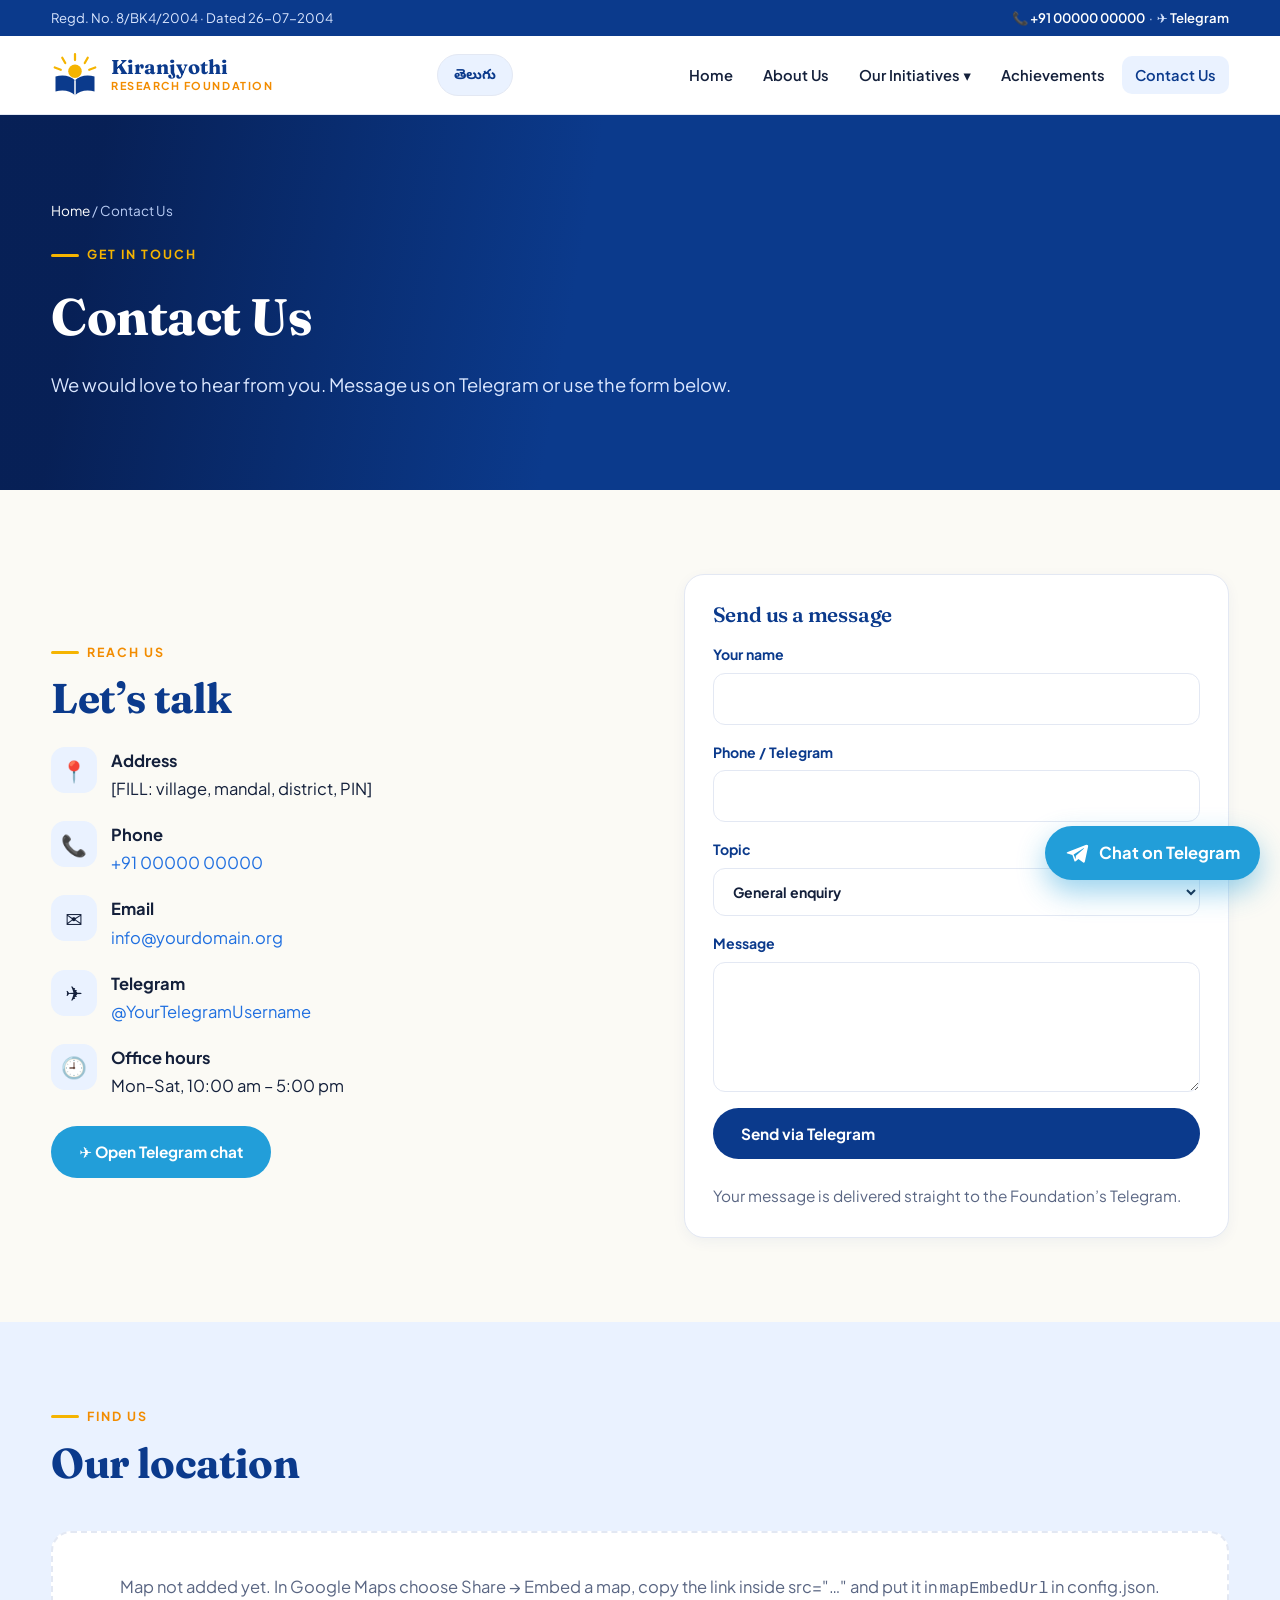
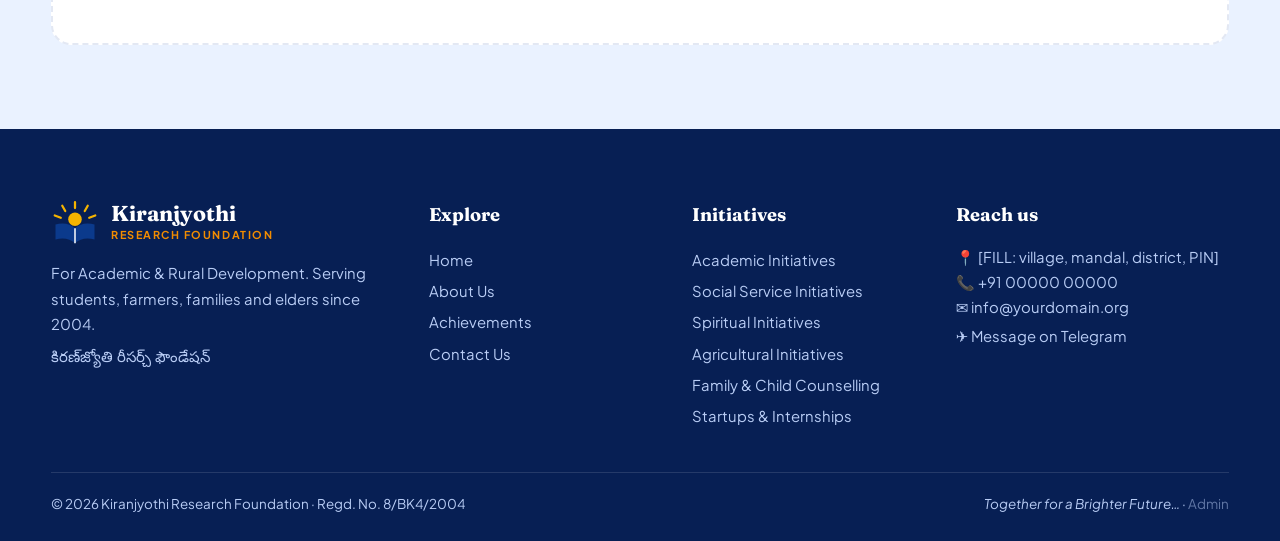
==== contact.html @ 7979b75b "Add files via upload" ====
<!DOCTYPE html>
<html lang="en"><head><meta charset="utf-8"><meta name="viewport" content="width=device-width,initial-scale=1">
<title>Contact Us — Kiranjyothi Research Foundation</title><meta name="description" content="Contact the Kiranjyothi Research Foundation."><link rel="icon" href="data:image/svg+xml,%3Csvg xmlns='http://www.w3.org/2000/svg' viewBox='0 0 64 64'%3E%3Ccircle cx='32' cy='32' r='30' fill='%230b3a8c'/%3E%3Ccircle cx='32' cy='28' r='10' fill='%23f5b400'/%3E%3C/svg%3E">
<link rel="preconnect" href="https://fonts.googleapis.com"><link rel="preconnect" href="https://fonts.gstatic.com" crossorigin>
<link href="https://fonts.googleapis.com/css2?family=Fraunces:ital,opsz,wght@0,9..144,500;0,9..144,700;1,9..144,600&family=Noto+Sans+Telugu:wght@400;600;700&family=Plus+Jakarta+Sans:wght@400;500;600;700;800&display=swap" rel="stylesheet">
<style>
:root{
  --blue:#0b3a8c;--blue2:#1f6fe0;--sky:#eaf2ff;--gold:#f5b400;--saffron:#f28c00;--green:#1e9e5a;
  --ink:#14203b;--muted:#5a6683;--bg:#fbfaf5;--card:#fff;--line:#e3e8f3;
  --r:20px;--shadow:0 14px 36px rgba(11,58,140,.10);
  --display:'Fraunces','Georgia','Times New Roman',serif;
  --body:'Plus Jakarta Sans','Noto Sans Telugu','Segoe UI',system-ui,sans-serif;
}
*{box-sizing:border-box;margin:0;padding:0}
html{scroll-behavior:smooth}
body{font-family:var(--body);color:var(--ink);background:var(--bg);line-height:1.7;font-size:16.5px;-webkit-font-smoothing:antialiased}
img{max-width:100%;display:block}
a{color:var(--blue2);text-decoration:none}
.te{font-family:'Noto Sans Telugu','Plus Jakarta Sans',sans-serif}
.wrap{width:min(1180px,92%);margin-inline:auto}
h1,h2,h3{font-family:var(--display);line-height:1.15;color:var(--blue);letter-spacing:-.01em}
h1{font-size:clamp(2.3rem,5.2vw,4rem);font-weight:700}
h2{font-size:clamp(1.8rem,3.4vw,2.6rem);font-weight:700}
h3{font-size:1.3rem;font-weight:600}
.eyebrow{display:inline-flex;gap:.5rem;align-items:center;font-size:.78rem;font-weight:700;letter-spacing:.16em;text-transform:uppercase;color:var(--saffron)}
.eyebrow::before{content:"";width:28px;height:3px;background:var(--gold);border-radius:3px}
.lead{font-size:1.15rem;color:var(--muted);max-width:62ch}
section{padding:84px 0}
.sec-head{margin-bottom:44px;display:grid;gap:12px}
.sec-head.center{text-align:center;justify-items:center}
mark.fill{background:#fff3b0;color:#6b4a00;padding:1px 6px;border-radius:6px;font-size:.9em;font-weight:600;border:1px dashed #e0b400}

/* top strip + header */
.strip{background:var(--blue);color:#dbe7ff;font-size:.82rem;padding:7px 0}
.strip .wrap{display:flex;justify-content:space-between;gap:12px;flex-wrap:wrap}
.strip a{color:#fff;font-weight:600}
header.site{position:sticky;top:0;z-index:50;background:rgba(255,255,255,.92);backdrop-filter:blur(12px);border-bottom:1px solid var(--line)}
header.site .wrap{display:flex;align-items:center;justify-content:space-between;height:78px;gap:18px}
.brand{display:flex;align-items:center;gap:12px;color:var(--blue)}
.brand svg{width:48px;height:48px;flex:none}
.brand b{font-family:var(--display);font-size:1.25rem;display:block;line-height:1.05}
.brand small{display:block;font-size:.68rem;letter-spacing:.14em;color:var(--saffron);font-weight:700;text-transform:uppercase}
nav.main{display:flex;gap:4px;align-items:center}
nav.main a,nav.main .dd>button{font:600 .92rem var(--body);color:var(--ink);padding:10px 13px;border-radius:10px;background:none;border:0;cursor:pointer;display:block}
nav.main a:hover,nav.main .dd>button:hover,nav.main a.active,nav.main .dd.active>button{background:var(--sky);color:var(--blue)}
.dd{position:relative}
.dd .menu{position:absolute;top:100%;left:0;min-width:270px;background:#fff;border:1px solid var(--line);border-radius:16px;box-shadow:var(--shadow);padding:8px;display:none}
.dd:hover .menu,.dd:focus-within .menu,.dd.open .menu{display:block}
.dd .menu a{display:flex;gap:10px;align-items:center}
.burger{display:none;background:var(--blue);color:#fff;border:0;width:44px;height:44px;border-radius:12px;font-size:1.3rem;cursor:pointer}
@media(max-width:1020px){
  .burger{display:block}
  nav.main{position:fixed;inset:78px 0 0 0;background:#fff;flex-direction:column;align-items:stretch;padding:18px;overflow:auto;transform:translateX(100%);transition:.3s}
  nav.main.open{transform:none}
  .dd .menu{position:static;display:block;border:0;box-shadow:none;padding:0 0 0 12px}
  .dd>button{display:none!important}
}

/* buttons */
.btn{display:inline-flex;align-items:center;gap:.55rem;padding:14px 26px;border-radius:999px;font:700 .96rem var(--body);border:2px solid transparent;cursor:pointer;transition:.25s}
.btn.primary{background:var(--gold);color:#2a1d00;box-shadow:0 10px 24px rgba(245,180,0,.35)}
.btn.primary:hover{transform:translateY(-3px)}
.btn.ghost{border-color:rgba(255,255,255,.7);color:#fff}
.btn.ghost:hover{background:#fff;color:var(--blue)}
.btn.blue{background:var(--blue);color:#fff}
.btn.blue:hover{background:var(--blue2)}
.btn.tg{background:#229ed9;color:#fff}

/* hero */
.hero{position:relative;color:#fff;background:var(--blue);overflow:hidden;padding:0}
.hero .bg{position:absolute;inset:0;background-size:cover;background-position:center}
.hero::after{content:"";position:absolute;inset:0;background:linear-gradient(100deg,rgba(7,31,84,.96) 8%,rgba(11,58,140,.82) 45%,rgba(11,58,140,.25) 100%)}
.hero .wrap{position:relative;z-index:2;padding:110px 0 150px;display:grid;gap:22px;max-width:1180px}
.hero h1{color:#fff;max-width:15ch}
.hero h1 em{font-style:italic;color:var(--gold)}
.hero p.lead{color:#dbe7ff}
.hero .eyebrow{color:var(--gold)}
.hero .ctas{display:flex;gap:14px;flex-wrap:wrap;margin-top:8px}
.hero.small .wrap{padding:84px 0 90px}
.hero.small h1{font-size:clamp(2.1rem,4.4vw,3.2rem);max-width:22ch}
.sunrise{position:absolute;right:-90px;bottom:-110px;width:520px;opacity:.16;z-index:1}
.crumbs{font-size:.85rem;color:#b9cdf5}.crumbs a{color:#fff}

/* stats band */
.stats{margin-top:-70px;position:relative;z-index:5;padding:0}
.stats .grid{background:#fff;border-radius:26px;box-shadow:var(--shadow);display:grid;grid-template-columns:repeat(4,1fr);border:1px solid var(--line)}
.stat{padding:30px 22px;text-align:center;border-right:1px solid var(--line)}
.stat:last-child{border:0}
.stat b{font-family:var(--display);font-size:2.6rem;color:var(--blue);display:block;line-height:1}
.stat span{font-size:.88rem;color:var(--muted);font-weight:600}
@media(max-width:720px){.stats .grid{grid-template-columns:repeat(2,1fr)}.stat:nth-child(2){border-right:0}.stat{border-bottom:1px solid var(--line)}}

/* grids and cards */
.grid{display:grid;gap:24px}
.g2{grid-template-columns:repeat(2,1fr)}.g3{grid-template-columns:repeat(3,1fr)}.g4{grid-template-columns:repeat(4,1fr)}
@media(max-width:900px){.g3,.g4{grid-template-columns:repeat(2,1fr)}}
@media(max-width:620px){.g2,.g3,.g4{grid-template-columns:1fr}}
.card{background:var(--card);border:1px solid var(--line);border-radius:var(--r);padding:28px;box-shadow:0 4px 14px rgba(11,58,140,.05);transition:.3s}
.card:hover{transform:translateY(-6px);box-shadow:var(--shadow)}
.card .ico{width:56px;height:56px;border-radius:16px;display:grid;place-items:center;font-size:1.7rem;background:var(--sky);margin-bottom:16px}
.card p{color:var(--muted);font-size:.96rem;margin-top:8px}
.focus{position:relative;overflow:hidden;color:#fff;border:0;min-height:260px;display:flex;flex-direction:column;justify-content:flex-end}
.focus h3{color:#fff}.focus p{color:rgba(255,255,255,.88)}
.focus .te{opacity:.85;font-size:.9rem}
.focus::before{content:"";position:absolute;inset:0;background:var(--c);z-index:0}
.focus::after{content:attr(data-n);position:absolute;top:8px;right:20px;font:700 5.5rem var(--display);opacity:.15;color:#fff}
.focus>*{position:relative;z-index:1}
.focus .more{margin-top:14px;font-weight:700;font-size:.9rem;color:var(--gold)}
.split{display:grid;grid-template-columns:1.05fr 1fr;gap:60px;align-items:center}
@media(max-width:900px){.split{grid-template-columns:1fr;gap:34px}}
.photo{border-radius:28px;overflow:hidden;box-shadow:var(--shadow);position:relative}
.photo img{width:100%;height:100%;object-fit:cover}
.photo .tag{position:absolute;left:16px;bottom:16px;background:rgba(255,255,255,.95);padding:8px 14px;border-radius:999px;font-weight:700;font-size:.82rem;color:var(--blue)}
.essay p{margin-bottom:1.1em;color:#2a3553}
.essay p:first-of-type::first-letter{font:700 4rem/0.8 var(--display);float:left;padding:8px 12px 0 0;color:var(--saffron)}
.ticks{list-style:none;display:grid;gap:12px}
.ticks li{display:flex;gap:12px;align-items:flex-start;padding:14px 16px;background:#fff;border:1px solid var(--line);border-radius:14px}
.ticks li::before{content:"✓";flex:none;width:26px;height:26px;border-radius:50%;background:var(--green);color:#fff;display:grid;place-items:center;font-size:.8rem;font-weight:800;margin-top:2px}
.band{background:var(--blue);color:#fff;position:relative;overflow:hidden}
.band h2,.band h3{color:#fff}.band .lead{color:#cfe0ff}
.soft{background:var(--sky)}
.quote{font:italic 600 clamp(1.4rem,3vw,2.1rem)/1.35 var(--display);text-align:center;max-width:24em;margin:auto}
.quote small{display:block;font:600 .9rem var(--body);color:var(--gold);margin-top:14px;font-style:normal}

/* timeline */
.timeline{position:relative;display:grid;gap:26px;padding-left:34px;border-left:3px solid var(--gold)}
.tl{position:relative}.tl::before{content:"";position:absolute;left:-44px;top:6px;width:16px;height:16px;border-radius:50%;background:var(--blue);border:4px solid var(--gold)}
.tl b{font-family:var(--display);font-size:1.3rem;color:var(--blue)}

/* gallery */
.gallery{display:grid;grid-template-columns:repeat(4,1fr);gap:14px}
.gallery figure{border-radius:18px;overflow:hidden;position:relative;aspect-ratio:4/3;cursor:zoom-in;background:#ddd}
.gallery figure:nth-child(1){grid-column:span 2;grid-row:span 2;aspect-ratio:auto}
.gallery img{width:100%;height:100%;object-fit:cover;transition:.5s}
.gallery figure:hover img{transform:scale(1.07)}
.gallery figcaption{position:absolute;inset:auto 0 0 0;padding:26px 14px 10px;background:linear-gradient(transparent,rgba(5,20,60,.85));color:#fff;font-size:.85rem;font-weight:600}
@media(max-width:720px){.gallery{grid-template-columns:repeat(2,1fr)}}
.lightbox{position:fixed;inset:0;background:rgba(5,15,40,.92);z-index:100;display:none;place-items:center;padding:24px}
.lightbox.show{display:grid}.lightbox img{max-height:90vh;border-radius:12px}

/* achievements */
.ach-card{display:flex;flex-direction:column;background:#fff;border:1px solid var(--line);border-radius:var(--r);overflow:hidden;color:inherit;transition:.3s}
.ach-card:hover{transform:translateY(-6px);box-shadow:var(--shadow)}
.ach-card .im{aspect-ratio:16/10;background:linear-gradient(135deg,var(--blue),var(--blue2));overflow:hidden;display:grid;place-items:center;font-size:3rem}
.ach-card .im img{width:100%;height:100%;object-fit:cover}
.ach-card .tx{padding:20px 22px 24px;display:grid;gap:8px}
.ach-card h3{font-size:1.18rem}
.ach-card p{color:var(--muted);font-size:.93rem}
.badge{display:inline-block;font-size:.72rem;font-weight:800;letter-spacing:.08em;text-transform:uppercase;padding:4px 11px;border-radius:999px;background:var(--sky);color:var(--blue);justify-self:start}
.meta{font-size:.82rem;color:var(--muted);font-weight:600}
.filters{display:flex;gap:10px;flex-wrap:wrap;margin-bottom:30px}
.chip{padding:9px 18px;border-radius:999px;border:1.5px solid var(--line);background:#fff;font:600 .88rem var(--body);cursor:pointer}
.chip.on,.chip:hover{background:var(--blue);color:#fff;border-color:var(--blue)}
.empty{padding:40px;text-align:center;color:var(--muted);background:#fff;border:2px dashed var(--line);border-radius:var(--r);grid-column:1/-1}
.article{max-width:820px;margin:auto}
.article .body p{margin-bottom:1.2em;font-size:1.08rem}
.article .hero-img{border-radius:24px;overflow:hidden;margin:26px 0;box-shadow:var(--shadow)}

/* forms */
form.f{display:grid;gap:16px}
label{font-weight:700;font-size:.88rem;color:var(--blue);display:grid;gap:6px}
input,textarea,select{font:inherit;padding:13px 15px;border:1.5px solid var(--line);border-radius:12px;background:#fff;color:var(--ink);width:100%}
input:focus,textarea:focus,select:focus{outline:3px solid rgba(31,111,224,.25);border-color:var(--blue2)}
textarea{min-height:130px;resize:vertical}
.note{font-size:.85rem;color:var(--muted)}
.status{padding:12px 16px;border-radius:12px;font-weight:600;display:none}
.status.ok{display:block;background:#e5f7ec;color:#116b3a}.status.err{display:block;background:#fdeaea;color:#9a1d1d}
.infobox{display:grid;gap:18px}
.infobox div{display:flex;gap:14px;align-items:flex-start}
.infobox .ico{width:46px;height:46px;border-radius:14px;background:var(--sky);display:grid;place-items:center;font-size:1.3rem;flex:none}

/* footer */
footer.site{background:#071f54;color:#b9cdf5;padding:70px 0 26px;font-size:.93rem}
footer.site h4{color:#fff;font-family:var(--display);font-size:1.15rem;margin-bottom:14px}
footer.site a{color:#b9cdf5;display:block;padding:3px 0}footer.site a:hover{color:var(--gold)}
footer.site .cols{display:grid;grid-template-columns:1.5fr 1fr 1fr 1.2fr;gap:36px}
@media(max-width:900px){footer.site .cols{grid-template-columns:1fr 1fr}}
@media(max-width:560px){footer.site .cols{grid-template-columns:1fr}}
footer.site .legal{border-top:1px solid rgba(255,255,255,.12);margin-top:40px;padding-top:20px;display:flex;justify-content:space-between;flex-wrap:wrap;gap:10px;font-size:.84rem}

/* telegram float */
.tg-float{position:fixed;right:20px;bottom:20px;z-index:60;display:flex;align-items:center;gap:10px;background:#229ed9;color:#fff;padding:13px 20px;border-radius:999px;font-weight:700;box-shadow:0 12px 28px rgba(34,158,217,.45);transition:.25s}
.tg-float:hover{transform:translateY(-4px);color:#fff}
.tg-float svg{width:24px;height:24px}
@media(max-width:560px){.tg-float span{display:none}.tg-float{padding:14px}}

/* admin */
.admin-bar{display:flex;justify-content:space-between;align-items:center;gap:12px;flex-wrap:wrap;margin-bottom:26px}
.thumbs{display:flex;gap:10px;flex-wrap:wrap}
.thumbs div{position:relative}.thumbs img{width:90px;height:70px;object-fit:cover;border-radius:10px}
.thumbs button{position:absolute;top:-8px;right:-8px;border:0;background:#c0392b;color:#fff;width:22px;height:22px;border-radius:50%;cursor:pointer}
.row{display:flex;justify-content:space-between;align-items:center;gap:14px;padding:14px 0;border-bottom:1px solid var(--line)}
.row small{color:var(--muted)}
.mini{padding:7px 14px;border-radius:10px;border:1.5px solid var(--line);background:#fff;font:600 .82rem var(--body);cursor:pointer}
.mini.danger{color:#b3261e;border-color:#f3c4c0}

/* reveal */
.rv{opacity:0;transform:translateY(26px);transition:opacity .7s,transform .7s}
.rv.in{opacity:1;transform:none}
@media(prefers-reduced-motion:reduce){.rv{opacity:1;transform:none;transition:none}html{scroll-behavior:auto}}

/* language switch */
.hd-right{display:flex;gap:10px;align-items:center}
.lang-btn{background:var(--sky);color:var(--blue);border:1.5px solid var(--line);padding:9px 16px;border-radius:999px;font:700 .88rem var(--body);cursor:pointer;white-space:nowrap}
.lang-btn:hover{background:var(--blue);color:#fff;border-color:var(--blue)}
html[lang="te"] body{font-family:'Noto Sans Telugu','Plus Jakarta Sans',sans-serif}
html[lang="te"] h1,html[lang="te"] h2,html[lang="te"] h3,html[lang="te"] .brand b{font-family:'Noto Sans Telugu',sans-serif;letter-spacing:0;line-height:1.3}
html[lang="te"] .eyebrow{letter-spacing:.02em;text-transform:none}

</style></head><body>
<div class="strip"><div class="wrap"><span>Regd. No. 8/BK4/2004 · Dated 26-07-2004</span><span>📞 <a href="tel:+910000000000">+91 00000 00000</a> &nbsp;·&nbsp; ✈️ <a data-tg href="#">Telegram</a></span></div></div><header class="site"><div class="wrap"><a class="brand" href="index.html"><svg viewBox="0 0 64 64" aria-hidden="true"><g stroke="#f5b400" stroke-width="3" stroke-linecap="round"><path d="M32 4v8M15 9l4 7M49 9l-4 7M5 22l8 3M59 22l-8 3"/></g><circle cx="32" cy="27" r="9" fill="#f5b400"/><path d="M6 34c10-3 20-1 26 5 6-6 16-8 26-5v20c-10-3-20-1-26 5-6-6-16-8-26-5z" fill="#0b3a8c"/><path d="M32 39v20" stroke="#fff" stroke-width="2"/></svg><span><b>Kiranjyothi</b><small>Research Foundation</small></span></a><div class="hd-right"><button class="lang-btn" id="langBtn" type="button">తెలుగు</button><button class="burger" aria-label="Menu" aria-expanded="false">☰</button></div><nav class="main"><a href="index.html">Home</a><a href="about.html">About Us</a><div class="dd"><button type="button">Our Initiatives ▾</button><div class="menu"><a href="academic.html">🎓 Academic Initiatives</a><a href="social-service.html">🤝 Social Service Initiatives</a><a href="spiritual.html">🕉️ Spiritual Initiatives</a><a href="agricultural.html">🌾 Agricultural Initiatives</a><a href="family-counselling.html">👨‍👩‍👧 Family & Child Counselling</a><a href="startups-internships.html">🚀 Startups & Internships</a></div></div><a href="achievements.html">Achievements</a><a href="contact.html" class="active">Contact Us</a></nav></div></header>
<main><section class="hero small"><div class="bg" style="background-image:url(images/building.jpg)"></div><div class="wrap"><div class="crumbs"><a href="index.html">Home</a> / Contact Us</div><span class="eyebrow">Get in touch</span><h1>Contact Us</h1><p class="lead">We would love to hear from you. Message us on Telegram or use the form below.</p></div></section><section><div class="wrap split"><div><span class="eyebrow">Reach us</span><h2 style="margin:12px 0 24px">Let’s talk</h2><div class="infobox"><div><span class="ico">📍</span><span><b>Address</b><br>[FILL: village, mandal, district, PIN]</span></div><div><span class="ico">📞</span><span><b>Phone</b><br><a href="tel:+910000000000">+91 00000 00000</a></span></div><div><span class="ico">✉️</span><span><b>Email</b><br><a href="mailto:info@yourdomain.org">info@yourdomain.org</a></span></div><div><span class="ico">✈️</span><span><b>Telegram</b><br><a data-tg href="#">@YourTelegramUsername</a></span></div><div><span class="ico">🕘</span><span><b>Office hours</b><br>Mon–Sat, 10:00 am – 5:00 pm</span></div></div><a class="btn tg" style="margin-top:26px" data-tg href="#">✈️ Open Telegram chat</a></div><div class="card"><h3 style="margin-bottom:16px">Send us a message</h3><form class="f" id="contactForm"><label>Your name<input name="name" required></label><label>Phone / Telegram<input name="phone" required></label><label>Topic<select name="topic"><option>General enquiry</option><option>Scholarship / education support</option><option>Skill development / internship</option><option>Volunteer with us</option><option>Donate</option><option>Family / child counselling</option><option>Agriculture</option></select></label><label>Message<textarea name="message" required></textarea></label><button class="btn blue" type="submit">Send via Telegram</button><div class="status" id="cfStatus"></div><p class="note">Your message is delivered straight to the Foundation’s Telegram.</p></form></div></div></section><section class="soft"><div class="wrap"><div class="sec-head"><span class="eyebrow">Find us</span><h2>Our location</h2></div><div class="empty" style="grid-column:auto">Map not added yet. In Google Maps choose Share → Embed a map, copy the link inside src="…" and put it in <code>mapEmbedUrl</code> in config.json.</div></div></section></main>
<footer class="site"><div class="wrap"><div class="cols"><div><div class="brand" style="color:#fff;margin-bottom:14px"><svg viewBox="0 0 64 64" aria-hidden="true"><g stroke="#f5b400" stroke-width="3" stroke-linecap="round"><path d="M32 4v8M15 9l4 7M49 9l-4 7M5 22l8 3M59 22l-8 3"/></g><circle cx="32" cy="27" r="9" fill="#f5b400"/><path d="M6 34c10-3 20-1 26 5 6-6 16-8 26-5v20c-10-3-20-1-26 5-6-6-16-8-26-5z" fill="#0b3a8c"/><path d="M32 39v20" stroke="#fff" stroke-width="2"/></svg><span><b style="font-size:1.35rem">Kiranjyothi</b><small>Research Foundation</small></span></div><p>For Academic & Rural Development. Serving students, farmers, families and elders since 2004.</p><p class="te" style="margin-top:10px">కిరణ్‌జ్యోతి రీసర్చ్ ఫౌండేషన్</p></div><div><h4>Explore</h4><a href="index.html">Home</a><a href="about.html">About Us</a><a href="achievements.html">Achievements</a><a href="contact.html">Contact Us</a></div><div><h4>Initiatives</h4><a href="academic.html">Academic Initiatives</a><a href="social-service.html">Social Service Initiatives</a><a href="spiritual.html">Spiritual Initiatives</a><a href="agricultural.html">Agricultural Initiatives</a><a href="family-counselling.html">Family & Child Counselling</a><a href="startups-internships.html">Startups & Internships</a></div><div><h4>Reach us</h4><p>📍 [FILL: village, mandal, district, PIN]</p><p>📞 <a style="display:inline" href="tel:+910000000000">+91 00000 00000</a></p><p>✉️ <a style="display:inline" href="mailto:info@yourdomain.org">info@yourdomain.org</a></p><p><a data-tg href="#">✈️ Message on Telegram</a></p></div></div><div class="legal"><span>© <span id="yr"></span> Kiranjyothi Research Foundation · Regd. No. 8/BK4/2004</span><span><em>Together for a Brighter Future…</em> · <a style="display:inline;opacity:.5" href="admin.html">Admin</a></span></div></div></footer><a class="tg-float" data-tg href="#" aria-label="Message us on Telegram"><svg viewBox="0 0 24 24" fill="currentColor"><path d="M21.9 3.6 2.7 11c-1.3.5-1.3 1.3-.2 1.6l4.9 1.5 1.9 5.7c.2.6.4.8.9.8.4 0 .6-.2.9-.5l2.3-2.2 4.8 3.5c.9.5 1.5.2 1.7-.8l3.2-15.1c.3-1.3-.5-1.9-1.7-1.4zM8.6 13.5l9.9-6.2c.5-.3.9-.1.5.2l-8.1 7.3-.3 3.4-2-4.7z"/></svg><span>Chat on Telegram</span></a><div class="lightbox" role="dialog" aria-label="Image viewer"></div><script>document.getElementById("yr").textContent=new Date().getFullYear()</script>
<script>window.KRF_CONFIG={"orgName": "Kiranjyothi Research Foundation", "founded": 2004, "telegramUsername": "YourTelegramUsername", "telegramBotToken": "", "telegramChatId": "", "telegramProxyUrl": "", "adminPassword": "change-this-password"};window.KRF_SEED=[{"id": "20-years-of-service", "title": "Two decades of service: Kiranjyothi turns 20", "category": "general", "date": "2024-07-26", "summary": "On 26 July 2024 the Foundation completed 20 years of service to students, farmers and elders.", "body": "Since 26 July 2004 the Kiranjyothi Research Foundation has worked quietly for education, skill development and rural welfare.\n\nTwenty years on, the work continues with the same spirit: Live and Let Live.\n\n[Owner: replace this text with the story of the anniversary event, guests who attended and what was announced.]", "images": ["images/building.jpg"]}, {"id": "ms-excel-competition-2024", "title": "MS Excel Competition for students", "category": "academic", "date": "2024-03-26", "summary": "A one-hour MS Excel competition at the school campus with cash prizes for the top three.", "body": "The Kiranjyothi Skill Development Academy held an MS Excel competition on 26 March 2024 at the school campus. The test lasted 1 hour.\n\nPrizes: 1st Rs. 1,500, 2nd Rs. 1,000 and 3rd Rs. 500.\n\n[Owner: add winners' names, number of participants and photos.]", "images": ["images/computer-lab.jpg"]}, {"id": "technical-lecture-cloud-devops-2024", "title": "Technical lecture: Cloud, AWS, SQL, DevOps and Python", "category": "startups", "date": "2024-03-26", "summary": "An employability session where an experienced IT professional oriented youth on cloud, AWS/SQL, DevOps and Python.", "body": "On Sunday 26 March 2024 (9:00 am to 4:00 pm) the Skill Development Academy hosted a technical lecture session titled 'An orientation session on Cloud Transformation, AWS/SQL, DevOps and Python'.\n\nThe resource person is a software professional with more than 8 years of experience who has trained over 2000 students.\n\n[Owner: add the speaker's full name, attendance and photos.]", "images": ["images/classroom.jpg"]}, {"id": "interview-gd-workshop-2023", "title": "How to Succeed in Interview and Group Discussion", "category": "startups", "date": "2023-10-22", "summary": "A Sunday workshop by an expert team from Hyderabad on interviews, group discussion, resumes and personality development.", "body": "On 22 October 2023 (Sunday, 9:00 am to 6:00 pm) a renowned expert team from Hyderabad conducted a full-day programme.\n\nTopics: how to do an interview and group discussion effectively, tips for good communication, resume writing and interview preparation, personality development and career guidance.\n\n[Owner: add photos and feedback from participants.]", "images": ["images/scholarship-handover.jpg"]}, {"id": "elders-distribution-programme", "title": "Support and distribution programme for the elderly", "category": "social", "date": "2024-01-15", "summary": "Clothes and essentials were distributed to old-aged people of the village.", "body": "The Foundation regularly distributes clothes and accessories to elderly people, honouring them with respect.\n\n[Owner: add the exact date, place and number of beneficiaries, then replace this note.]", "images": ["images/elderly-distribution.jpg"]}, {"id": "founder-with-children", "title": "Our founder with the children of the village", "category": "academic", "date": "2004-12-01", "summary": "From the early years: books, notebooks and encouragement for children who needed them most.", "body": "From the very beginning, the Foundation's family has stood beside children and parents who could not afford school supplies.\n\n[Owner: replace this with the story behind this photograph.]", "images": ["images/founder-with-children.jpg"]}];</script>
<script>
(function(){
'use strict';
var C = window.KRF_CONFIG;
var KEY = 'krf_achievements_v1';
var CATS = {
  academic:{label:'Academic',page:'academic.html',icon:'🎓'},
  social:{label:'Social Service',page:'social-service.html',icon:'🤝'},
  spiritual:{label:'Spiritual',page:'spiritual.html',icon:'🕉️'},
  agri:{label:'Agricultural',page:'agricultural.html',icon:'🌾'},
  family:{label:'Family & Child Counselling',page:'family-counselling.html',icon:'👨‍👩‍👧'},
  startups:{label:'Startups & Internships',page:'startups-internships.html',icon:'🚀'},
  general:{label:'Foundation News',page:'about.html',icon:'⭐'}
};
/* ---------- English / Telugu language switch ---------- */
var TE = {
 'Home':'హోమ్','About Us':'మా గురించి','Our Initiatives ▾':'మా కార్యక్రమాలు ▾','Achievements':'విజయాలు','Contact Us':'సంప్రదించండి',
 'Explore':'అన్వేషించండి','Explore →':'అన్వేషించండి →','Initiatives':'కార్యక్రమాలు','Reach us':'మమ్మల్ని సంప్రదించండి',
 'Chat on Telegram':'టెలిగ్రామ్‌లో చాట్ చేయండి','Message on Telegram':'టెలిగ్రామ్‌లో సందేశం పంపండి','Open Telegram chat':'టెలిగ్రామ్ చాట్ తెరవండి',
 'Telegram':'టెలిగ్రామ్','Share on Telegram':'టెలిగ్రామ్‌లో షేర్ చేయండి','Send via Telegram':'టెలిగ్రామ్ ద్వారా పంపండి',
 'Our story':'మా కథ','See achievements':'విజయాలు చూడండి','Read our full story →':'మా పూర్తి కథ చదవండి →','Read more →':'మరింత చదవండి →',
 'Since 2004 · For Academic & Rural Development':'2004 నుండి · విద్యా & గ్రామీణాభివృద్ధి కోసం',
 'Together for a Brighter Future…':'ఉజ్వల భవిష్యత్తు కోసం కలిసి…',
 'Years of service':'సేవా సంవత్సరాలు','Focus initiatives':'ప్రధాన కార్యక్రమాలు','Computer courses':'కంప్యూటర్ కోర్సులు','Year of registration':'నమోదైన సంవత్సరం',
 'Our focus areas':'మా ప్రధాన రంగాలు','Six initiatives, one mission':'ఆరు కార్యక్రమాలు, ఒకే లక్ష్యం',
 'Academic Initiatives':'విద్యా కార్యక్రమాలు','Social Service Initiatives':'సామాజిక సేవా కార్యక్రమాలు','Spiritual Initiatives':'ఆధ్యాత్మిక కార్యక్రమాలు',
 'Agricultural Initiatives':'వ్యవసాయ కార్యక్రమాలు','Social Service':'సామాజిక సేవ','Family & Child Counselling':'కుటుంబ & బాల సలహా','Startups & Internships':'స్టార్టప్‌లు & ఇంటర్న్‌షిప్‌లు',
 'Latest achievements':'తాజా విజయాలు','See all achievements →':'అన్ని విజయాలు చూడండి →','All achievements →':'అన్ని విజయాలు →','← All achievements':'← అన్ని విజయాలు',
 'Recent work':'ఇటీవలి పని','Our impact':'మా ప్రభావం','All':'అన్నీ',
 'Academic':'విద్య','Spiritual':'ఆధ్యాత్మిక','Agricultural':'వ్యవసాయం','Foundation News':'సంస్థ వార్తలు',
 'Gallery':'గ్యాలరీ','Our work in action':'ఆచరణలో మా పని','Our campus & community':'మా క్యాంపస్ & సమాజం','Moments from the field':'క్షేత్రం నుండి దృశ్యాలు',
 'What we do':'మేము చేసేది','Where it began':'ఇక్కడ మొదలైంది','Our promise':'మా వాగ్దానం',
 'Who we are':'మేము ఎవరం','Our aims':'మా లక్ష్యాలు','Why we exist':'మేము ఎందుకు ఉన్నాం','Our journey':'మా ప్రయాణం','Milestones':'ముఖ్య ఘట్టాలు',
 'Inside the Foundation':'సంస్థ లోపల','Our people':'మా బృందం','Leadership & team':'నాయకత్వం & బృందం','About us':'మా గురించి',
 'Get in touch':'మమ్మల్ని సంప్రదించండి','Let’s talk':'మాట్లాడుకుందాం','Send us a message':'మాకు సందేశం పంపండి','Your name':'మీ పేరు',
 'Phone / Telegram':'ఫోన్ / టెలిగ్రామ్','Topic':'విషయం','Message':'సందేశం','Address':'చిరునామా','Phone':'ఫోన్','Email':'ఇమెయిల్',
 'Office hours':'కార్యాలయ వేళలు','Find us':'మమ్మల్ని కనుగొనండి','Our location':'మా ప్రదేశం','Search':'వెతుకు',
 'Be part of the change':'మార్పులో భాగమవ్వండి',
 'Volunteer, donate or simply say hello. Message us on Telegram and we will reply personally.':'స్వచ్ఛందంగా సేవ చేయండి, విరాళం ఇవ్వండి, లేదా ఒక్క పలకరింపు పంపండి. టెలిగ్రామ్‌లో మాకు సందేశం పంపండి, మేము వ్యక్తిగతంగా బదులిస్తాం.',
 'Contact us':'మమ్మల్ని సంప్రదించండి','← All achievements ':'← అన్ని విజయాలు '
};
var PH = {'Search achievements…':'విజయాలను వెతకండి…'};
var LANG_KEY = 'krf_lang', curLang = 'en';
var origText = new WeakMap(), origHtml = new WeakMap(), origPh = new WeakMap();

function applyLang(){
  var te = curLang === 'te';
  document.documentElement.lang = te ? 'te' : 'en';
  document.querySelectorAll('[data-te]').forEach(function(el){
    if (te) { if (!origHtml.has(el)) origHtml.set(el, el.innerHTML); el.innerHTML = el.getAttribute('data-te'); }
    else if (origHtml.has(el)) { el.innerHTML = origHtml.get(el); origHtml.delete(el); }
  });
  document.querySelectorAll('[placeholder]').forEach(function(el){
    if (te) { if (!origPh.has(el)) origPh.set(el, el.placeholder); var k = origPh.get(el); if (PH[k]) el.placeholder = PH[k]; }
    else if (origPh.has(el)) { el.placeholder = origPh.get(el); origPh.delete(el); }
  });
  var w = document.createTreeWalker(document.body, NodeFilter.SHOW_TEXT, null), nodes = [], n;
  while ((n = w.nextNode())) { if (!/^(SCRIPT|STYLE|TEXTAREA|OPTION)$/.test(n.parentNode.nodeName)) nodes.push(n); }
  nodes.forEach(function(node){
    if (te) {
      if (!origText.has(node)) { if (!TE[node.nodeValue.trim()]) return; origText.set(node, node.nodeValue); }
      var o = origText.get(node), k = o.trim();
      if (TE[k]) node.nodeValue = o.replace(k, TE[k]);
    } else if (origText.has(node)) { node.nodeValue = origText.get(node); origText.delete(node); }
  });
  var b = document.getElementById('langBtn');
  if (b) b.textContent = te ? 'English' : 'తెలుగు';
}
function setLang(l){
  curLang = l === 'te' ? 'te' : 'en';
  try { localStorage.setItem(LANG_KEY, curLang); } catch (e) {}
  applyLang();
}
function initLang(){
  var b = document.getElementById('langBtn');
  if (b) b.addEventListener('click', function(){ setLang(curLang === 'te' ? 'en' : 'te'); });
  var saved = null; try { saved = localStorage.getItem(LANG_KEY); } catch (e) {}
  curLang = saved === 'te' ? 'te' : 'en';
  applyLang();
}

function $(s,r){return (r||document).querySelector(s)}
function $$(s,r){return Array.prototype.slice.call((r||document).querySelectorAll(s))}
function esc(s){return String(s==null?'':s).replace(/[&<>"']/g,function(c){return {'&':'&amp;','<':'&lt;','>':'&gt;','"':'&quot;',"'":'&#39;'}[c]})}
function fmtDate(d){if(!d)return '';var x=new Date(d+'T00:00:00');return isNaN(x)?d:x.toLocaleDateString('en-IN',{day:'numeric',month:'short',year:'numeric'})}

/* ---------- achievements data layer ---------- */
function loadPublished(){
  return fetch('data/achievements.json',{cache:'no-store'}).then(function(r){return r.ok?r.json():null})
   .then(function(j){return (Array.isArray(j)&&j.length)?j:(window.KRF_SEED||[])})
   .catch(function(){return window.KRF_SEED||[]});
}
function getLocal(){try{var v=localStorage.getItem(KEY);return v?JSON.parse(v):null}catch(e){return null}}
function saveLocal(list){localStorage.setItem(KEY,JSON.stringify(list))}
function clearLocal(){try{localStorage.removeItem(KEY)}catch(e){}}
function getAll(){
  var l=getLocal();
  var p=l?Promise.resolve(l):loadPublished();
  return p.then(function(list){return list.slice().sort(function(a,b){return (b.date||'').localeCompare(a.date||'')})});
}
function card(a){
  var c=CATS[a.category]||CATS.general, im=(a.images&&a.images[0])||'';
  return '<a class="ach-card rv" href="achievement.html?id='+encodeURIComponent(a.id)+'">'+
   '<div class="im">'+(im?'<img loading="lazy" src="'+esc(im)+'" alt="'+esc(a.title)+'">':c.icon)+'</div>'+
   '<div class="tx"><span class="badge">'+esc(c.label)+'</span><h3>'+esc(a.title)+'</h3>'+
   '<p>'+esc(a.summary)+'</p><span class="meta">'+esc(fmtDate(a.date))+' · <span>Read more →</span></span></div></a>';
}
function paragraphs(t){return String(t||'').split(/\n\s*\n/).map(function(p){return '<p>'+esc(p).replace(/\n/g,'<br>')+'</p>'}).join('')}

/* ---------- telegram ---------- */
function tgLink(){return 'https://t.me/'+encodeURIComponent(C.telegramUsername)}
function sendTelegram(text){
  if(C.telegramProxyUrl){
    return fetch(C.telegramProxyUrl,{method:'POST',headers:{'Content-Type':'application/json'},body:JSON.stringify({text:text})}).then(function(r){return r.ok});
  }
  if(C.telegramBotToken&&C.telegramChatId){
    return fetch('https://api.telegram.org/bot'+C.telegramBotToken+'/sendMessage',{method:'POST',headers:{'Content-Type':'application/json'},
      body:JSON.stringify({chat_id:C.telegramChatId,text:text})}).then(function(r){return r.ok});
  }
  return Promise.resolve(null);
}

/* ---------- shared UI ---------- */
document.addEventListener('DOMContentLoaded',function(){
  initLang();
  var burger=$('.burger'),nav=$('nav.main');
  if(burger)burger.addEventListener('click',function(){var o=nav.classList.toggle('open');burger.setAttribute('aria-expanded',o)});
  $$('.dd>button').forEach(function(b){b.addEventListener('click',function(){b.parentNode.classList.toggle('open')})});

  // years of service
  $$('[data-years]').forEach(function(e){e.textContent=new Date().getFullYear()-C.founded});

  // counters
  var io=new IntersectionObserver(function(es){es.forEach(function(en){
    if(!en.isIntersecting)return; var el=en.target; io.unobserve(el);
    if(el.classList.contains('rv'))el.classList.add('in');
    var to=parseFloat(el.getAttribute('data-count')); if(isNaN(to))return;
    var t0=performance.now(); (function step(t){var p=Math.min((t-t0)/1400,1);el.textContent=Math.round(to*p).toLocaleString('en-IN')+(p===1?(el.getAttribute('data-suffix')||''):'');if(p<1)requestAnimationFrame(step)})(t0);
  })},{threshold:.15});
  function observe(){$$('.rv:not(.seen),[data-count]:not(.seen)').forEach(function(e){e.classList.add('seen');io.observe(e)});applyLang()}
  window.KRF_observe=observe; observe();

  // achievement lists
  $$('[data-achievements]').forEach(function(box){
    var cat=box.getAttribute('data-cat'),lim=parseInt(box.getAttribute('data-limit')||'0',10);
    getAll().then(function(all){
      if(cat)all=all.filter(function(a){return a.category===cat});
      if(lim)all=all.slice(0,lim);
      box.innerHTML=all.length?all.map(card).join(''):'<div class="empty">No achievements posted here yet. Check back soon!</div>';
      observe();
    });
  });

  // gallery lightbox
  var lb=$('.lightbox');
  if(lb){$$('.gallery img').forEach(function(i){i.addEventListener('click',function(){lb.innerHTML='<img src="'+i.src+'" alt="">';lb.classList.add('show')})});
    lb.addEventListener('click',function(){lb.classList.remove('show')});
    document.addEventListener('keydown',function(e){if(e.key==='Escape')lb.classList.remove('show')})}

  // telegram links
  $$('[data-tg]').forEach(function(a){a.href=tgLink();a.target='_blank';a.rel='noopener'});

  // contact form
  var cf=$('#contactForm');
  if(cf){cf.addEventListener('submit',function(e){
    e.preventDefault(); var s=$('#cfStatus'),btn=$('button',cf);
    var d={name:cf.name.value.trim(),phone:cf.phone.value.trim(),topic:cf.topic.value,msg:cf.message.value.trim()};
    var text='📩 New message from website\nName: '+d.name+'\nPhone: '+d.phone+'\nTopic: '+d.topic+'\n\n'+d.msg;
    btn.disabled=true; btn.textContent='Sending…';
    sendTelegram(text).then(function(ok){
      if(ok===true){s.className='status ok';s.textContent='Thank you! Your message was delivered to our Telegram. We will reply soon.';cf.reset()}
      else if(ok===null){
        var done=function(){s.className='status ok';s.textContent='Your message is copied. Telegram is opening — just paste and send it to us.';window.open(tgLink(),'_blank')};
        if(navigator.clipboard)navigator.clipboard.writeText(text).then(done,done);else done();
      } else {s.className='status err';s.textContent='Sorry, the message could not be sent. Please tap the Telegram button to message us directly.'}
    }).catch(function(){s.className='status err';s.textContent='Network error. Please message us on Telegram directly.'})
    .then(function(){btn.disabled=false;btn.textContent='Send via Telegram'});
  })}

  // achievements page (filters)
  var list=$('#achList');
  if(list){
    var state={cat:'all',q:''},all=[];
    var chips=$('#chips');
    chips.innerHTML='<button class="chip on" data-c="all">All</button>'+Object.keys(CATS).map(function(k){return '<button class="chip" data-c="'+k+'">'+CATS[k].icon+' '+CATS[k].label+'</button>'}).join('');
    function draw(){
      var r=all.filter(function(a){return (state.cat==='all'||a.category===state.cat)&&(!state.q||(a.title+' '+a.summary+' '+a.body).toLowerCase().indexOf(state.q)>-1)});
      list.innerHTML=r.length?r.map(card).join(''):'<div class="empty">No achievements match your search.</div>'; observe();
    }
    chips.addEventListener('click',function(e){var b=e.target.closest('.chip');if(!b)return;state.cat=b.getAttribute('data-c');$$('.chip',chips).forEach(function(c){c.classList.toggle('on',c===b)});draw()});
    $('#achSearch').addEventListener('input',function(e){state.q=e.target.value.toLowerCase();draw()});
    getAll().then(function(a){all=a;draw()});
  }

  // single achievement page
  var art=$('#article');
  if(art){
    var id=new URLSearchParams(location.search).get('id');
    getAll().then(function(all){
      var a=all.filter(function(x){return x.id===id})[0];
      if(!a){art.innerHTML='<div class="empty">Sorry, we could not find that achievement. <a href="achievements.html">See all achievements</a></div>';return}
      var c=CATS[a.category]||CATS.general; document.title=a.title+' — '+C.orgName;
      var imgs=(a.images||[]);
      art.innerHTML='<span class="badge">'+esc(c.label)+'</span><h1 style="font-size:clamp(2rem,4.5vw,3rem);margin:12px 0 8px">'+esc(a.title)+'</h1>'+
        '<p class="meta">'+esc(fmtDate(a.date))+'</p>'+
        (imgs[0]?'<div class="hero-img"><img src="'+esc(imgs[0])+'" alt="'+esc(a.title)+'"></div>':'')+
        '<p class="lead" style="margin-bottom:22px">'+esc(a.summary)+'</p><div class="body">'+paragraphs(a.body)+'</div>'+
        (imgs.length>1?'<div class="gallery" style="margin-top:30px">'+imgs.slice(1).map(function(s){return '<figure><img loading="lazy" src="'+esc(s)+'" alt=""></figure>'}).join('')+'</div>':'')+
        '<div style="display:flex;gap:12px;flex-wrap:wrap;margin-top:34px"><a class="btn blue" href="'+c.page+'">More in '+esc(c.label)+'</a>'+
        '<a class="btn tg" target="_blank" rel="noopener" href="https://t.me/share/url?url='+encodeURIComponent(location.href)+'&text='+encodeURIComponent(a.title)+'">Share on Telegram</a>'+
        '<a class="btn blue" style="background:#fff;color:var(--blue);border-color:var(--blue)" href="achievements.html">← All achievements</a></div>';
      applyLang(); var lb2=$('.lightbox'); $$('.gallery img,.hero-img img',art).forEach(function(i){i.style.cursor='zoom-in';i.addEventListener('click',function(){lb2.innerHTML='<img src="'+i.src+'" alt="">';lb2.classList.add('show')})});
    });
  }

  // admin panel
  if($('#adminApp'))initAdmin();
});

/* ---------- admin ---------- */
function initAdmin(){
  var login=$('#login'),app=$('#adminApp');
  function show(){login.style.display='none';app.style.display='block';refresh()}
  if(sessionStorage.getItem('krf_admin')==='1')show();
  $('#loginForm').addEventListener('submit',function(e){e.preventDefault();
    if($('#pw').value===C.adminPassword){sessionStorage.setItem('krf_admin','1');show()}
    else{var s=$('#loginStatus');s.className='status err';s.textContent='Wrong password.'}});
  $('#logout').addEventListener('click',function(){sessionStorage.removeItem('krf_admin');location.reload()});

  var cat=$('#f_cat');cat.innerHTML=Object.keys(CATS).map(function(k){return '<option value="'+k+'">'+CATS[k].label+'</option>'}).join('');
  var images=[],editId=null,items=[];
  function msg(t,ok){var s=$('#saveStatus');s.className='status '+(ok?'ok':'err');s.textContent=t}
  function thumbs(){$('#thumbs').innerHTML=images.map(function(s,i){return '<div><img src="'+esc(s)+'" alt=""><button type="button" data-i="'+i+'" title="Remove">×</button></div>'}).join('')}
  $('#thumbs').addEventListener('click',function(e){var b=e.target.closest('button');if(!b)return;images.splice(+b.getAttribute('data-i'),1);thumbs()});
  function compress(file,max){return new Promise(function(res,rej){var fr=new FileReader();fr.onload=function(){var im=new Image();im.onload=function(){
    var s=Math.min(1,max/Math.max(im.width,im.height)),c=document.createElement('canvas');c.width=Math.round(im.width*s);c.height=Math.round(im.height*s);
    c.getContext('2d').drawImage(im,0,0,c.width,c.height);res(c.toDataURL('image/jpeg',.78))};im.onerror=rej;im.src=fr.result};fr.onerror=rej;fr.readAsDataURL(file)})}
  $('#f_img').addEventListener('change',function(e){
    Promise.all(Array.prototype.map.call(e.target.files,function(f){return compress(f,1000)})).then(function(r){images=images.concat(r);thumbs();e.target.value=''}).catch(function(){msg('Could not read that image.',false)});
  });
  function refresh(){getAll().then(function(a){items=a;
    $('#count').textContent=a.length;
    $('#list').innerHTML=a.length?a.map(function(x){return '<div class="row"><div><b>'+esc(x.title)+'</b><br><small>'+esc((CATS[x.category]||CATS.general).label)+' · '+esc(fmtDate(x.date))+'</small></div>'+
      '<div style="display:flex;gap:8px;flex:none"><a class="mini" target="_blank" href="achievement.html?id='+encodeURIComponent(x.id)+'">View</a><button class="mini" data-e="'+esc(x.id)+'">Edit</button><button class="mini danger" data-d="'+esc(x.id)+'">Delete</button></div></div>'}).join(''):'<div class="empty">No achievements yet.</div>'})}
  function persist(list){try{saveLocal(list);return true}catch(e){msg('Browser storage is full. Use smaller or fewer images, or delete old entries after exporting.',false);return false}}
  function reset(){editId=null;images=[];$('#achForm').reset();$('#f_date').value=new Date().toISOString().slice(0,10);thumbs();$('#formTitle').textContent='Add a new achievement';$('#cancelEdit').style.display='none'}
  $('#f_date').value=new Date().toISOString().slice(0,10);
  $('#achForm').addEventListener('submit',function(e){e.preventDefault();
    var f=e.target,list=(getLocal()||items).slice();
    var rec={id:editId||(f.title_.value.toLowerCase().replace(/[^a-z0-9]+/g,'-').replace(/^-|-$/g,'').slice(0,40)+'-'+Date.now().toString(36)),
      title:f.title_.value.trim(),category:f.cat.value,date:f.date.value,summary:f.summary.value.trim(),body:f.body.value.trim(),images:images.slice()};
    var i=list.findIndex(function(x){return x.id===rec.id});
    if(i>-1)list[i]=rec;else list.unshift(rec);
    if(persist(list)){msg(editId?'Achievement updated.':'Achievement added! It now has its own page.',true);reset();refresh()}
  });
  $('#list').addEventListener('click',function(e){
    var ed=e.target.getAttribute('data-e'),dl=e.target.getAttribute('data-d');
    if(ed){var x=items.filter(function(a){return a.id===ed})[0];if(!x)return;editId=x.id;var f=$('#achForm');
      f.title_.value=x.title;f.cat.value=x.category;f.date.value=x.date;f.summary.value=x.summary;f.body.value=x.body;images=(x.images||[]).slice();thumbs();
      $('#formTitle').textContent='Edit achievement';$('#cancelEdit').style.display='inline-flex';scrollTo({top:$('#achForm').offsetTop-120,behavior:'smooth'})}
    if(dl&&confirm('Delete this achievement permanently?')){persist(items.filter(function(a){return a.id!==dl}));refresh()}
  });
  $('#cancelEdit').addEventListener('click',reset);
  $('#export').addEventListener('click',function(){
    var b=new Blob([JSON.stringify(items,null,1)],{type:'application/json'}),a=document.createElement('a');
    a.href=URL.createObjectURL(b);a.download='achievements.json';a.click();
  });
  $('#import').addEventListener('change',function(e){var fl=e.target.files[0];if(!fl)return;var fr=new FileReader();
    fr.onload=function(){try{var j=JSON.parse(fr.result);if(!Array.isArray(j))throw 0;if(persist(j)){msg('Imported '+j.length+' achievements.',true);refresh()}}catch(x){msg('That file is not a valid achievements.json.',false)}};fr.readAsText(fl);e.target.value=''});
  $('#resetPub').addEventListener('click',function(){if(confirm('Discard changes made in this browser and go back to the published list?')){clearLocal();refresh()}});
}
})();

</script></body></html>
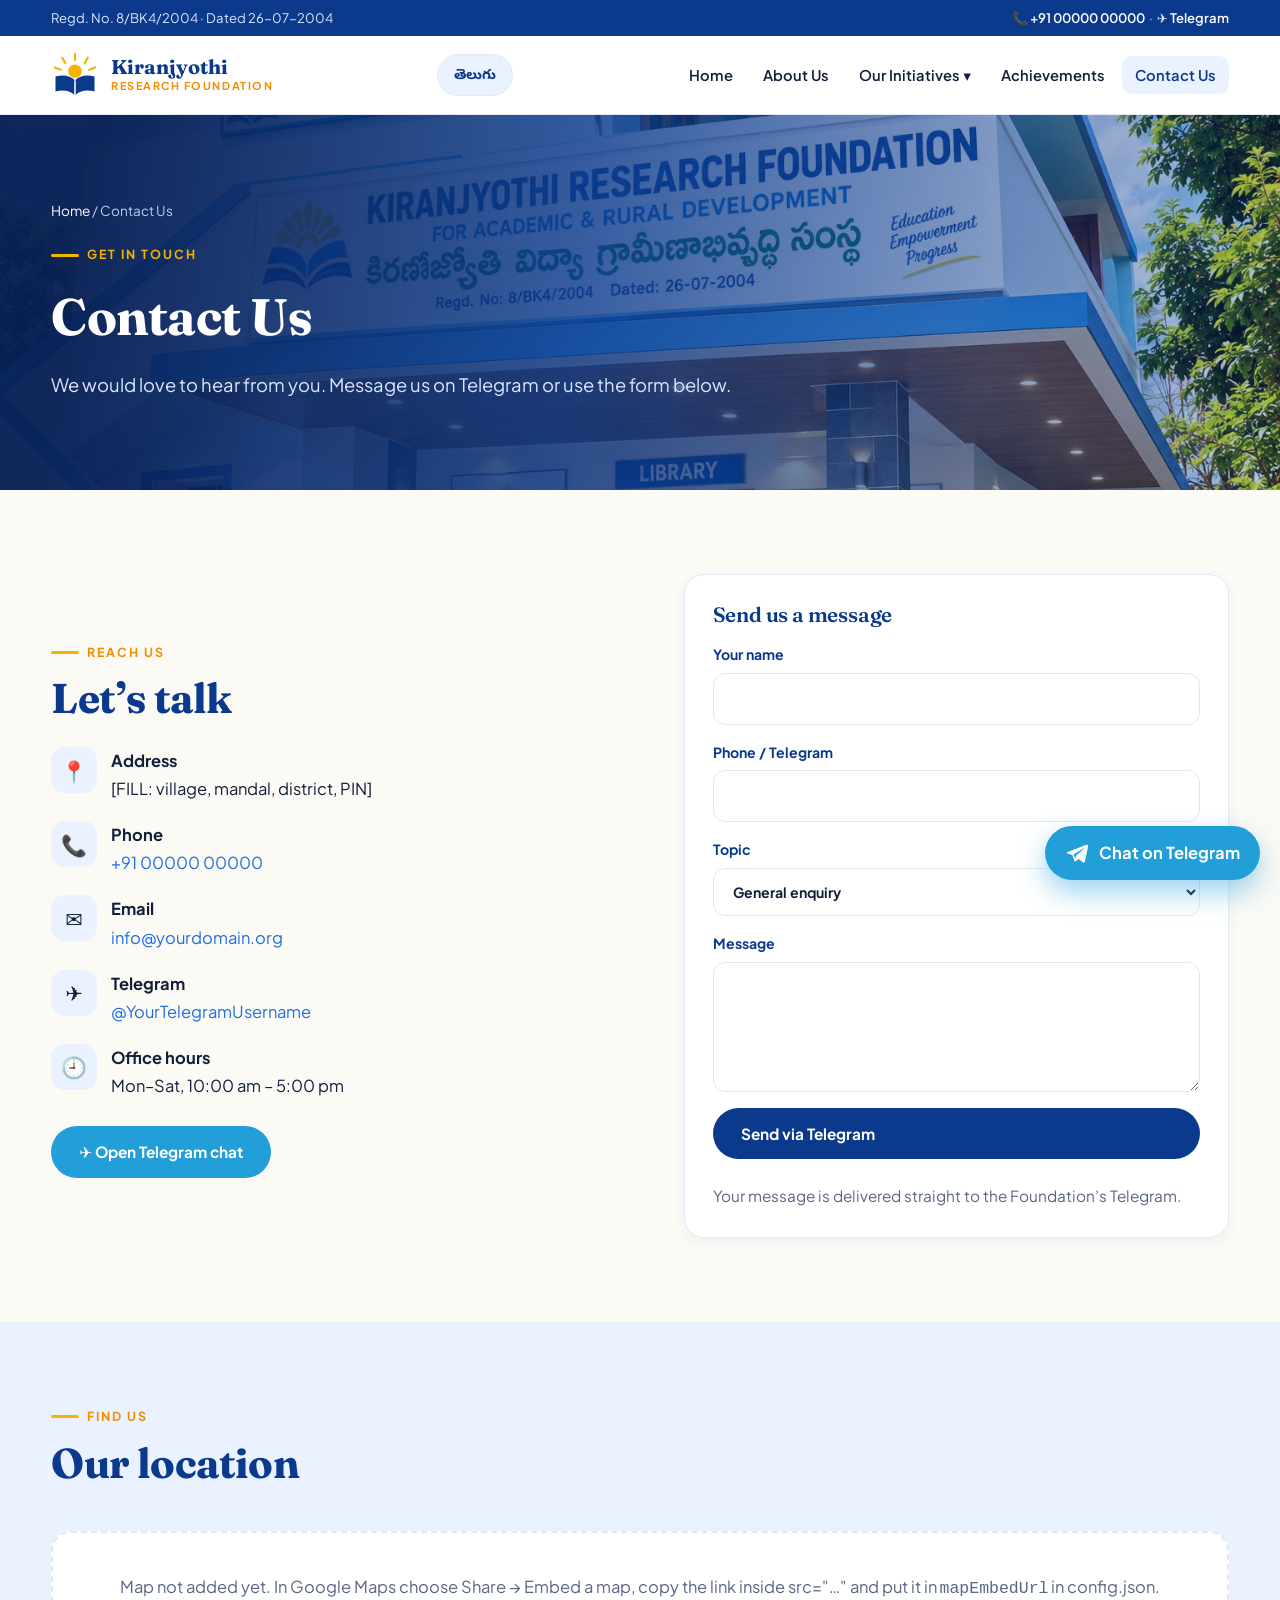
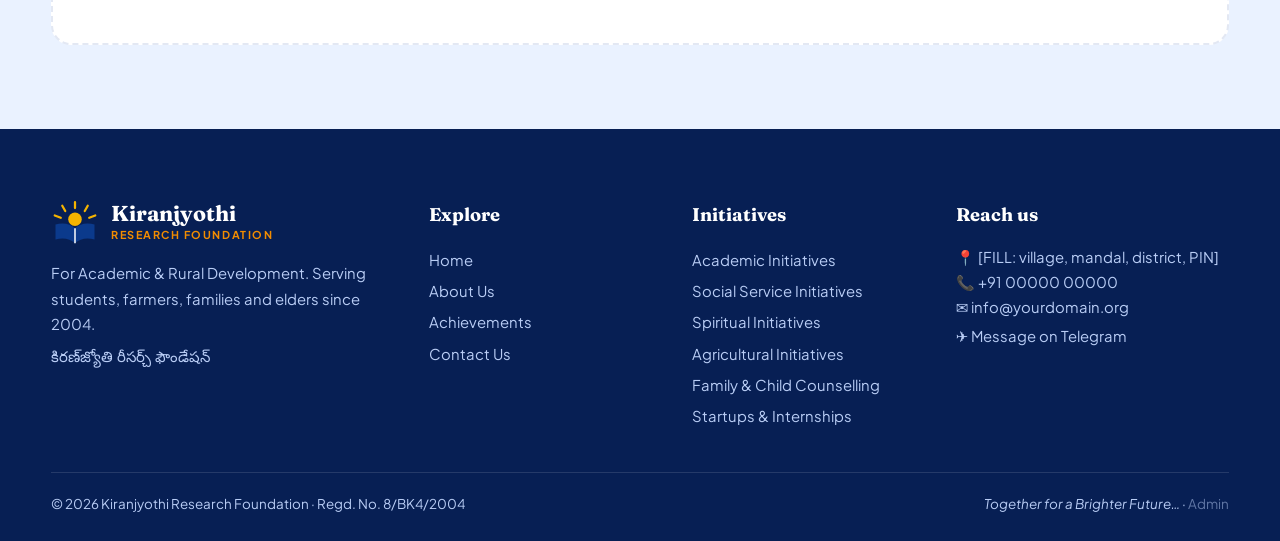
==== commit e1e33e9e: "Update contact.html" ====
--- a/contact.html
+++ b/contact.html
@@ -374,21 +374,48 @@
   // telegram links
   $$('[data-tg]').forEach(function(a){a.href=tgLink();a.target='_blank';a.rel='noopener'});
 
-  // contact form
+  // contact form  —  >>> ONLY THIS BLOCK WAS CHANGED <<<
   var cf=$('#contactForm');
   if(cf){cf.addEventListener('submit',function(e){
-    e.preventDefault(); var s=$('#cfStatus'),btn=$('button',cf);
-    var d={name:cf.name.value.trim(),phone:cf.phone.value.trim(),topic:cf.topic.value,msg:cf.message.value.trim()};
-    var text='📩 New message from website\nName: '+d.name+'\nPhone: '+d.phone+'\nTopic: '+d.topic+'\n\n'+d.msg;
+    e.preventDefault();
+    var s=$('#cfStatus'),btn=$('button',cf);
+    var payload={
+      name:cf.name.value.trim(),
+      phone:cf.phone.value.trim(),
+      topic:cf.topic.value,
+      message:cf.message.value.trim(),
+      website:''                                   // honeypot — always empty for humans
+    };
     btn.disabled=true; btn.textContent='Sending…';
-    sendTelegram(text).then(function(ok){
-      if(ok===true){s.className='status ok';s.textContent='Thank you! Your message was delivered to our Telegram. We will reply soon.';cf.reset()}
-      else if(ok===null){
-        var done=function(){s.className='status ok';s.textContent='Your message is copied. Telegram is opening — just paste and send it to us.';window.open(tgLink(),'_blank')};
-        if(navigator.clipboard)navigator.clipboard.writeText(text).then(done,done);else done();
-      } else {s.className='status err';s.textContent='Sorry, the message could not be sent. Please tap the Telegram button to message us directly.'}
-    }).catch(function(){s.className='status err';s.textContent='Network error. Please message us on Telegram directly.'})
-    .then(function(){btn.disabled=false;btn.textContent='Send via Telegram'});
+    s.className='status'; s.textContent='';
+    fetch('/api/contact',{
+      method:'POST',
+      headers:{'Content-Type':'application/json'},
+      body:JSON.stringify(payload)
+    }).then(function(r){
+      return r.json().catch(function(){return {}}).then(function(j){return {status:r.status, body:j}});
+    }).then(function(res){
+      if(res.status===200 && res.body.ok){
+        s.className='status ok';
+        s.textContent='Thank you! Your message was delivered to our Telegram. We will reply soon.';
+        cf.reset();
+      } else if(res.status===429){
+        s.className='status err';
+        s.textContent='Too many messages from this device. Please try again later, or message us on Telegram directly.';
+      } else if(res.status===503){
+        s.className='status err';
+        s.textContent='The contact form is not configured yet. Opening Telegram so you can message us directly…';
+        window.open(tgLink(),'_blank');
+      } else {
+        s.className='status err';
+        s.textContent=(res.body && res.body.error) ? res.body.error : 'Sorry, the message could not be sent. Please message us on Telegram directly.';
+      }
+    }).catch(function(){
+      s.className='status err';
+      s.textContent='Network error. Please message us on Telegram directly.';
+    }).then(function(){
+      btn.disabled=false; btn.textContent='Send via Telegram';
+    });
   })}
 
   // achievements page (filters)
@@ -485,4 +512,4 @@
 }
 })();
 
-</script></body></html>+</script></body></html>
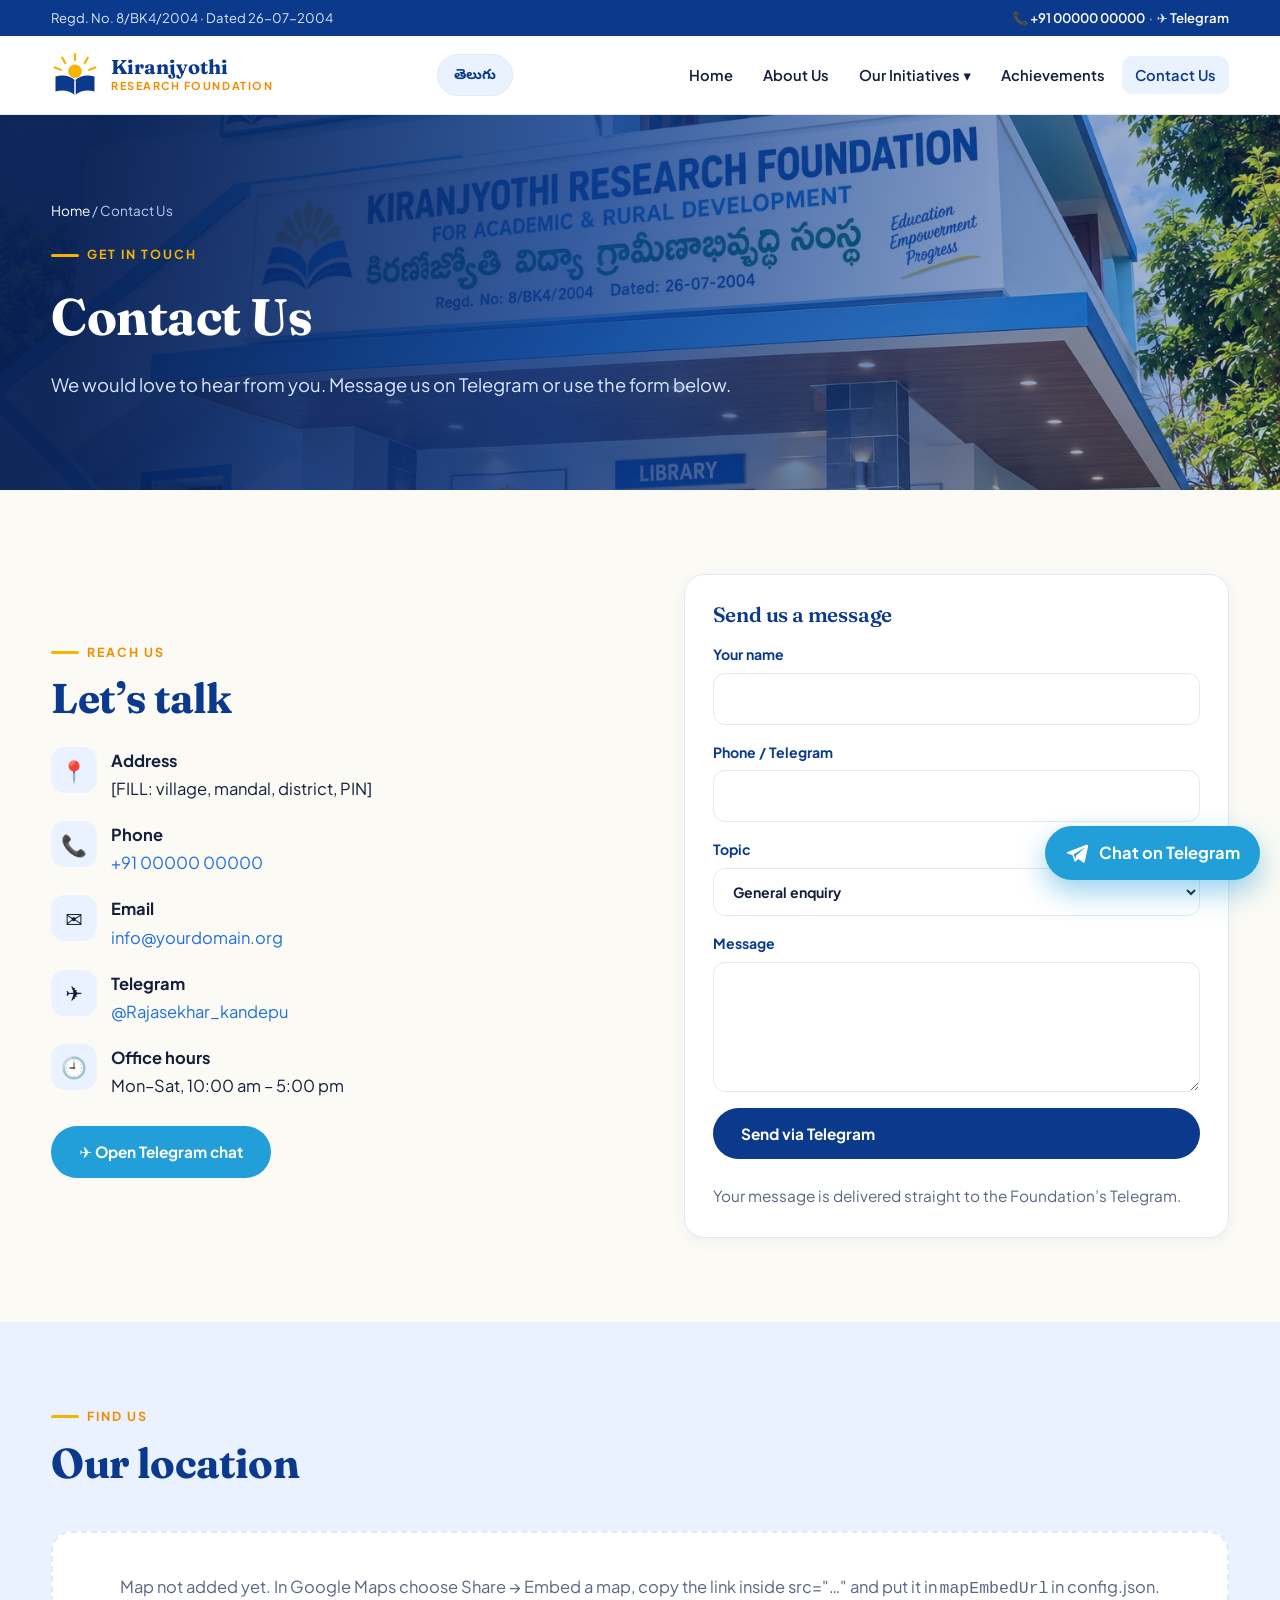
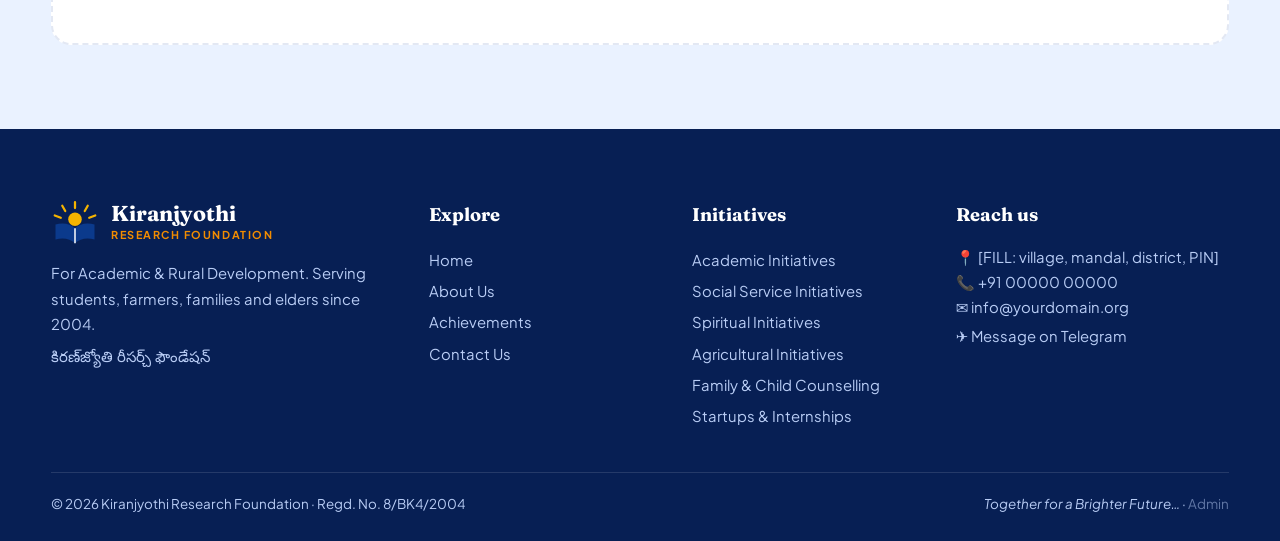
==== commit 06da4fd8: "Update contact.html" ====
--- a/contact.html
+++ b/contact.html
@@ -209,9 +209,9 @@
 
 </style></head><body>
 <div class="strip"><div class="wrap"><span>Regd. No. 8/BK4/2004 · Dated 26-07-2004</span><span>📞 <a href="tel:+910000000000">+91 00000 00000</a> &nbsp;·&nbsp; ✈️ <a data-tg href="#">Telegram</a></span></div></div><header class="site"><div class="wrap"><a class="brand" href="index.html"><svg viewBox="0 0 64 64" aria-hidden="true"><g stroke="#f5b400" stroke-width="3" stroke-linecap="round"><path d="M32 4v8M15 9l4 7M49 9l-4 7M5 22l8 3M59 22l-8 3"/></g><circle cx="32" cy="27" r="9" fill="#f5b400"/><path d="M6 34c10-3 20-1 26 5 6-6 16-8 26-5v20c-10-3-20-1-26 5-6-6-16-8-26-5z" fill="#0b3a8c"/><path d="M32 39v20" stroke="#fff" stroke-width="2"/></svg><span><b>Kiranjyothi</b><small>Research Foundation</small></span></a><div class="hd-right"><button class="lang-btn" id="langBtn" type="button">తెలుగు</button><button class="burger" aria-label="Menu" aria-expanded="false">☰</button></div><nav class="main"><a href="index.html">Home</a><a href="about.html">About Us</a><div class="dd"><button type="button">Our Initiatives ▾</button><div class="menu"><a href="academic.html">🎓 Academic Initiatives</a><a href="social-service.html">🤝 Social Service Initiatives</a><a href="spiritual.html">🕉️ Spiritual Initiatives</a><a href="agricultural.html">🌾 Agricultural Initiatives</a><a href="family-counselling.html">👨‍👩‍👧 Family & Child Counselling</a><a href="startups-internships.html">🚀 Startups & Internships</a></div></div><a href="achievements.html">Achievements</a><a href="contact.html" class="active">Contact Us</a></nav></div></header>
-<main><section class="hero small"><div class="bg" style="background-image:url(images/building.jpg)"></div><div class="wrap"><div class="crumbs"><a href="index.html">Home</a> / Contact Us</div><span class="eyebrow">Get in touch</span><h1>Contact Us</h1><p class="lead">We would love to hear from you. Message us on Telegram or use the form below.</p></div></section><section><div class="wrap split"><div><span class="eyebrow">Reach us</span><h2 style="margin:12px 0 24px">Let’s talk</h2><div class="infobox"><div><span class="ico">📍</span><span><b>Address</b><br>[FILL: village, mandal, district, PIN]</span></div><div><span class="ico">📞</span><span><b>Phone</b><br><a href="tel:+910000000000">+91 00000 00000</a></span></div><div><span class="ico">✉️</span><span><b>Email</b><br><a href="mailto:info@yourdomain.org">info@yourdomain.org</a></span></div><div><span class="ico">✈️</span><span><b>Telegram</b><br><a data-tg href="#">@YourTelegramUsername</a></span></div><div><span class="ico">🕘</span><span><b>Office hours</b><br>Mon–Sat, 10:00 am – 5:00 pm</span></div></div><a class="btn tg" style="margin-top:26px" data-tg href="#">✈️ Open Telegram chat</a></div><div class="card"><h3 style="margin-bottom:16px">Send us a message</h3><form class="f" id="contactForm"><label>Your name<input name="name" required></label><label>Phone / Telegram<input name="phone" required></label><label>Topic<select name="topic"><option>General enquiry</option><option>Scholarship / education support</option><option>Skill development / internship</option><option>Volunteer with us</option><option>Donate</option><option>Family / child counselling</option><option>Agriculture</option></select></label><label>Message<textarea name="message" required></textarea></label><button class="btn blue" type="submit">Send via Telegram</button><div class="status" id="cfStatus"></div><p class="note">Your message is delivered straight to the Foundation’s Telegram.</p></form></div></div></section><section class="soft"><div class="wrap"><div class="sec-head"><span class="eyebrow">Find us</span><h2>Our location</h2></div><div class="empty" style="grid-column:auto">Map not added yet. In Google Maps choose Share → Embed a map, copy the link inside src="…" and put it in <code>mapEmbedUrl</code> in config.json.</div></div></section></main>
+<main><section class="hero small"><div class="bg" style="background-image:url(images/building.jpg)"></div><div class="wrap"><div class="crumbs"><a href="index.html">Home</a> / Contact Us</div><span class="eyebrow">Get in touch</span><h1>Contact Us</h1><p class="lead">We would love to hear from you. Message us on Telegram or use the form below.</p></div></section><section><div class="wrap split"><div><span class="eyebrow">Reach us</span><h2 style="margin:12px 0 24px">Let’s talk</h2><div class="infobox"><div><span class="ico">📍</span><span><b>Address</b><br>[FILL: village, mandal, district, PIN]</span></div><div><span class="ico">📞</span><span><b>Phone</b><br><a href="tel:+910000000000">+91 00000 00000</a></span></div><div><span class="ico">✉️</span><span><b>Email</b><br><a href="mailto:info@yourdomain.org">info@yourdomain.org</a></span></div><div><span class="ico">✈️</span><span><b>Telegram</b><br><a data-tg href="#">@Rajasekhar_kandepu</a></span></div><div><span class="ico">🕘</span><span><b>Office hours</b><br>Mon–Sat, 10:00 am – 5:00 pm</span></div></div><a class="btn tg" style="margin-top:26px" data-tg href="#">✈️ Open Telegram chat</a></div><div class="card"><h3 style="margin-bottom:16px">Send us a message</h3><form class="f" id="contactForm"><label>Your name<input name="name" required></label><label>Phone / Telegram<input name="phone" required></label><label>Topic<select name="topic"><option>General enquiry</option><option>Scholarship / education support</option><option>Skill development / internship</option><option>Volunteer with us</option><option>Donate</option><option>Family / child counselling</option><option>Agriculture</option></select></label><label>Message<textarea name="message" required></textarea></label><button class="btn blue" type="submit">Send via Telegram</button><div class="status" id="cfStatus"></div><p class="note">Your message is delivered straight to the Foundation’s Telegram.</p></form></div></div></section><section class="soft"><div class="wrap"><div class="sec-head"><span class="eyebrow">Find us</span><h2>Our location</h2></div><div class="empty" style="grid-column:auto">Map not added yet. In Google Maps choose Share → Embed a map, copy the link inside src="…" and put it in <code>mapEmbedUrl</code> in config.json.</div></div></section></main>
 <footer class="site"><div class="wrap"><div class="cols"><div><div class="brand" style="color:#fff;margin-bottom:14px"><svg viewBox="0 0 64 64" aria-hidden="true"><g stroke="#f5b400" stroke-width="3" stroke-linecap="round"><path d="M32 4v8M15 9l4 7M49 9l-4 7M5 22l8 3M59 22l-8 3"/></g><circle cx="32" cy="27" r="9" fill="#f5b400"/><path d="M6 34c10-3 20-1 26 5 6-6 16-8 26-5v20c-10-3-20-1-26 5-6-6-16-8-26-5z" fill="#0b3a8c"/><path d="M32 39v20" stroke="#fff" stroke-width="2"/></svg><span><b style="font-size:1.35rem">Kiranjyothi</b><small>Research Foundation</small></span></div><p>For Academic & Rural Development. Serving students, farmers, families and elders since 2004.</p><p class="te" style="margin-top:10px">కిరణ్‌జ్యోతి రీసర్చ్ ఫౌండేషన్</p></div><div><h4>Explore</h4><a href="index.html">Home</a><a href="about.html">About Us</a><a href="achievements.html">Achievements</a><a href="contact.html">Contact Us</a></div><div><h4>Initiatives</h4><a href="academic.html">Academic Initiatives</a><a href="social-service.html">Social Service Initiatives</a><a href="spiritual.html">Spiritual Initiatives</a><a href="agricultural.html">Agricultural Initiatives</a><a href="family-counselling.html">Family & Child Counselling</a><a href="startups-internships.html">Startups & Internships</a></div><div><h4>Reach us</h4><p>📍 [FILL: village, mandal, district, PIN]</p><p>📞 <a style="display:inline" href="tel:+910000000000">+91 00000 00000</a></p><p>✉️ <a style="display:inline" href="mailto:info@yourdomain.org">info@yourdomain.org</a></p><p><a data-tg href="#">✈️ Message on Telegram</a></p></div></div><div class="legal"><span>© <span id="yr"></span> Kiranjyothi Research Foundation · Regd. No. 8/BK4/2004</span><span><em>Together for a Brighter Future…</em> · <a style="display:inline;opacity:.5" href="admin.html">Admin</a></span></div></div></footer><a class="tg-float" data-tg href="#" aria-label="Message us on Telegram"><svg viewBox="0 0 24 24" fill="currentColor"><path d="M21.9 3.6 2.7 11c-1.3.5-1.3 1.3-.2 1.6l4.9 1.5 1.9 5.7c.2.6.4.8.9.8.4 0 .6-.2.9-.5l2.3-2.2 4.8 3.5c.9.5 1.5.2 1.7-.8l3.2-15.1c.3-1.3-.5-1.9-1.7-1.4zM8.6 13.5l9.9-6.2c.5-.3.9-.1.5.2l-8.1 7.3-.3 3.4-2-4.7z"/></svg><span>Chat on Telegram</span></a><div class="lightbox" role="dialog" aria-label="Image viewer"></div><script>document.getElementById("yr").textContent=new Date().getFullYear()</script>
-<script>window.KRF_CONFIG={"orgName": "Kiranjyothi Research Foundation", "founded": 2004, "telegramUsername": "YourTelegramUsername", "telegramBotToken": "", "telegramChatId": "", "telegramProxyUrl": "", "adminPassword": "change-this-password"};window.KRF_SEED=[{"id": "20-years-of-service", "title": "Two decades of service: Kiranjyothi turns 20", "category": "general", "date": "2024-07-26", "summary": "On 26 July 2024 the Foundation completed 20 years of service to students, farmers and elders.", "body": "Since 26 July 2004 the Kiranjyothi Research Foundation has worked quietly for education, skill development and rural welfare.\n\nTwenty years on, the work continues with the same spirit: Live and Let Live.\n\n[Owner: replace this text with the story of the anniversary event, guests who attended and what was announced.]", "images": ["images/building.jpg"]}, {"id": "ms-excel-competition-2024", "title": "MS Excel Competition for students", "category": "academic", "date": "2024-03-26", "summary": "A one-hour MS Excel competition at the school campus with cash prizes for the top three.", "body": "The Kiranjyothi Skill Development Academy held an MS Excel competition on 26 March 2024 at the school campus. The test lasted 1 hour.\n\nPrizes: 1st Rs. 1,500, 2nd Rs. 1,000 and 3rd Rs. 500.\n\n[Owner: add winners' names, number of participants and photos.]", "images": ["images/computer-lab.jpg"]}, {"id": "technical-lecture-cloud-devops-2024", "title": "Technical lecture: Cloud, AWS, SQL, DevOps and Python", "category": "startups", "date": "2024-03-26", "summary": "An employability session where an experienced IT professional oriented youth on cloud, AWS/SQL, DevOps and Python.", "body": "On Sunday 26 March 2024 (9:00 am to 4:00 pm) the Skill Development Academy hosted a technical lecture session titled 'An orientation session on Cloud Transformation, AWS/SQL, DevOps and Python'.\n\nThe resource person is a software professional with more than 8 years of experience who has trained over 2000 students.\n\n[Owner: add the speaker's full name, attendance and photos.]", "images": ["images/classroom.jpg"]}, {"id": "interview-gd-workshop-2023", "title": "How to Succeed in Interview and Group Discussion", "category": "startups", "date": "2023-10-22", "summary": "A Sunday workshop by an expert team from Hyderabad on interviews, group discussion, resumes and personality development.", "body": "On 22 October 2023 (Sunday, 9:00 am to 6:00 pm) a renowned expert team from Hyderabad conducted a full-day programme.\n\nTopics: how to do an interview and group discussion effectively, tips for good communication, resume writing and interview preparation, personality development and career guidance.\n\n[Owner: add photos and feedback from participants.]", "images": ["images/scholarship-handover.jpg"]}, {"id": "elders-distribution-programme", "title": "Support and distribution programme for the elderly", "category": "social", "date": "2024-01-15", "summary": "Clothes and essentials were distributed to old-aged people of the village.", "body": "The Foundation regularly distributes clothes and accessories to elderly people, honouring them with respect.\n\n[Owner: add the exact date, place and number of beneficiaries, then replace this note.]", "images": ["images/elderly-distribution.jpg"]}, {"id": "founder-with-children", "title": "Our founder with the children of the village", "category": "academic", "date": "2004-12-01", "summary": "From the early years: books, notebooks and encouragement for children who needed them most.", "body": "From the very beginning, the Foundation's family has stood beside children and parents who could not afford school supplies.\n\n[Owner: replace this with the story behind this photograph.]", "images": ["images/founder-with-children.jpg"]}];</script>
+<script>window.KRF_CONFIG={"orgName": "Kiranjyothi Research Foundation", "founded": 2004, "telegramUsername": "Rajasekhar_kandepu", "telegramBotToken": "", "telegramChatId": "", "telegramProxyUrl": "", "adminPassword": "change-this-password"};window.KRF_SEED=[{"id": "20-years-of-service", "title": "Two decades of service: Kiranjyothi turns 20", "category": "general", "date": "2024-07-26", "summary": "On 26 July 2024 the Foundation completed 20 years of service to students, farmers and elders.", "body": "Since 26 July 2004 the Kiranjyothi Research Foundation has worked quietly for education, skill development and rural welfare.\n\nTwenty years on, the work continues with the same spirit: Live and Let Live.\n\n[Owner: replace this text with the story of the anniversary event, guests who attended and what was announced.]", "images": ["images/building.jpg"]}, {"id": "ms-excel-competition-2024", "title": "MS Excel Competition for students", "category": "academic", "date": "2024-03-26", "summary": "A one-hour MS Excel competition at the school campus with cash prizes for the top three.", "body": "The Kiranjyothi Skill Development Academy held an MS Excel competition on 26 March 2024 at the school campus. The test lasted 1 hour.\n\nPrizes: 1st Rs. 1,500, 2nd Rs. 1,000 and 3rd Rs. 500.\n\n[Owner: add winners' names, number of participants and photos.]", "images": ["images/computer-lab.jpg"]}, {"id": "technical-lecture-cloud-devops-2024", "title": "Technical lecture: Cloud, AWS, SQL, DevOps and Python", "category": "startups", "date": "2024-03-26", "summary": "An employability session where an experienced IT professional oriented youth on cloud, AWS/SQL, DevOps and Python.", "body": "On Sunday 26 March 2024 (9:00 am to 4:00 pm) the Skill Development Academy hosted a technical lecture session titled 'An orientation session on Cloud Transformation, AWS/SQL, DevOps and Python'.\n\nThe resource person is a software professional with more than 8 years of experience who has trained over 2000 students.\n\n[Owner: add the speaker's full name, attendance and photos.]", "images": ["images/classroom.jpg"]}, {"id": "interview-gd-workshop-2023", "title": "How to Succeed in Interview and Group Discussion", "category": "startups", "date": "2023-10-22", "summary": "A Sunday workshop by an expert team from Hyderabad on interviews, group discussion, resumes and personality development.", "body": "On 22 October 2023 (Sunday, 9:00 am to 6:00 pm) a renowned expert team from Hyderabad conducted a full-day programme.\n\nTopics: how to do an interview and group discussion effectively, tips for good communication, resume writing and interview preparation, personality development and career guidance.\n\n[Owner: add photos and feedback from participants.]", "images": ["images/scholarship-handover.jpg"]}, {"id": "elders-distribution-programme", "title": "Support and distribution programme for the elderly", "category": "social", "date": "2024-01-15", "summary": "Clothes and essentials were distributed to old-aged people of the village.", "body": "The Foundation regularly distributes clothes and accessories to elderly people, honouring them with respect.\n\n[Owner: add the exact date, place and number of beneficiaries, then replace this note.]", "images": ["images/elderly-distribution.jpg"]}, {"id": "founder-with-children", "title": "Our founder with the children of the village", "category": "academic", "date": "2004-12-01", "summary": "From the early years: books, notebooks and encouragement for children who needed them most.", "body": "From the very beginning, the Foundation's family has stood beside children and parents who could not afford school supplies.\n\n[Owner: replace this with the story behind this photograph.]", "images": ["images/founder-with-children.jpg"]}];</script>
 <script>
 (function(){
 'use strict';
